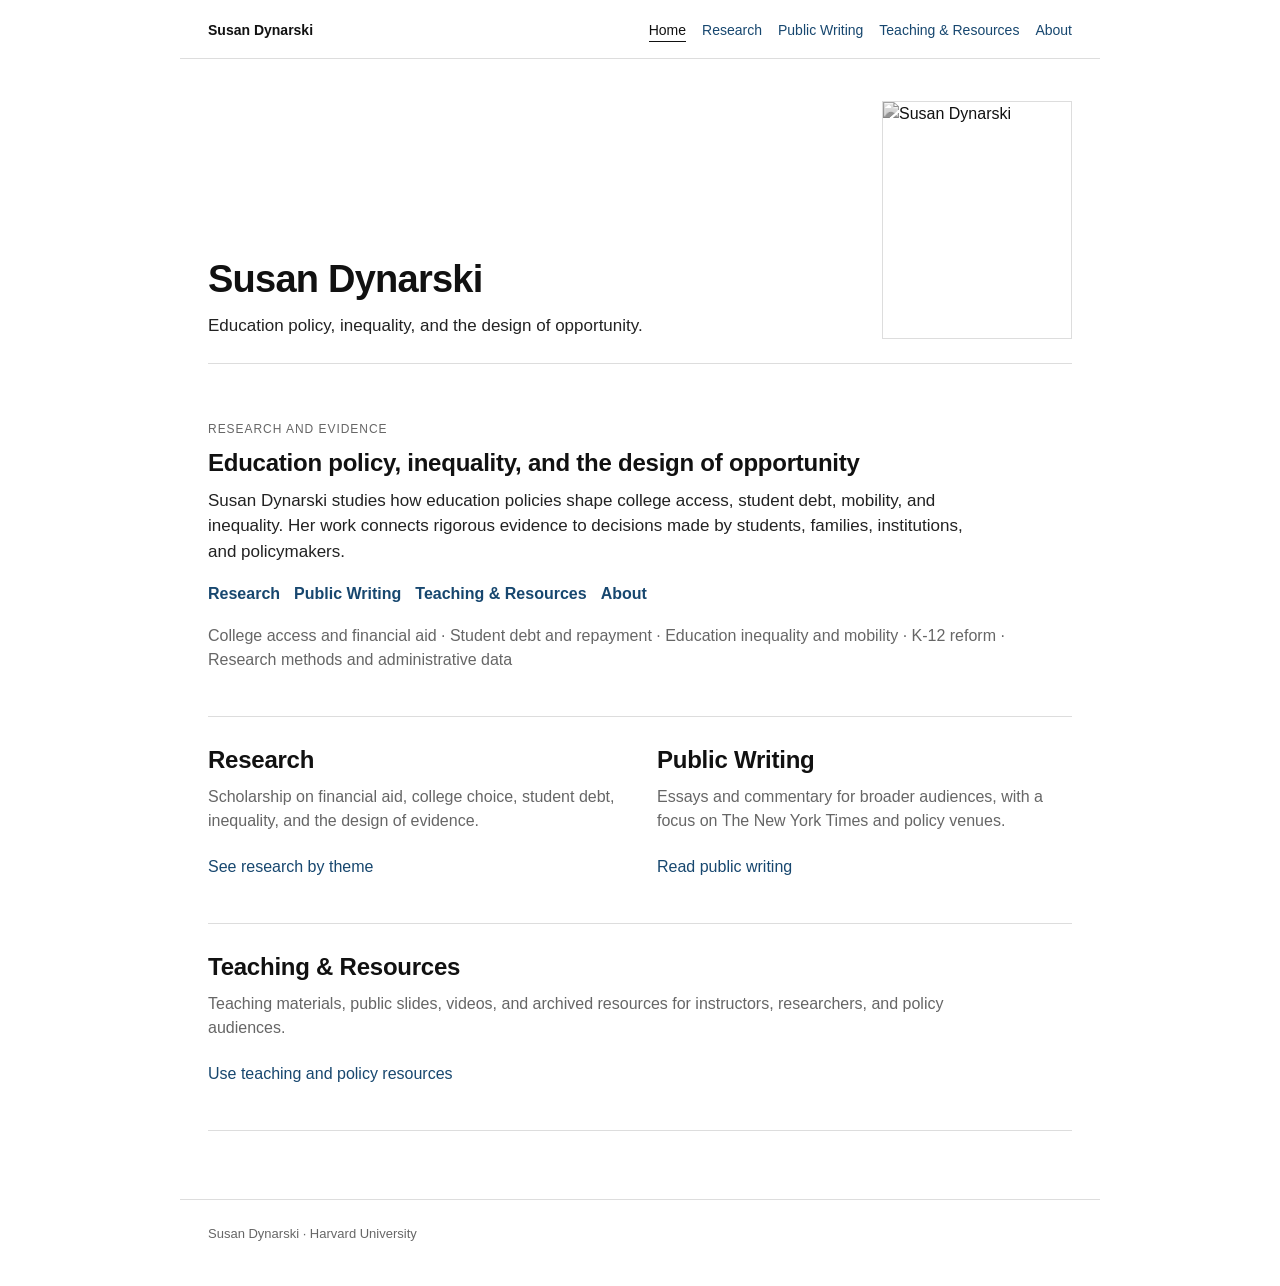
==== index.html @ 1ca176ec "Add files via upload" ====
<!doctype html>
<html lang="en">
<head>
<meta charset="utf-8">
<meta name="viewport" content="width=device-width, initial-scale=1">
<title>Susan Dynarski | Susan Dynarski</title>
<link rel="stylesheet" href="assets/css/styles.css">
</head>
<body class="home">
<nav class="site-nav"><span class="site-name"><a href="index.html">Susan Dynarski</a></span><span class="nav-links"><a class="active" href="index.html">Home</a> <a href="research.html">Research</a> <a href="writing.html">Public Writing</a> <a href="teaching-resources.html">Teaching & Resources</a> <a href="about.html">About</a></span></nav>
<main>
<header class="page-header home-header">
  <div>
    <h1>Susan Dynarski</h1>
    <p class="intro">Education policy, inequality, and the design of opportunity.</p>
  </div>
  <img class="portrait" src="assets/img/susan-dynarski-portrait.jpg" alt="Susan Dynarski">
</header>

<section>
  <div class="kicker">Research and evidence</div>
  <h2>Education policy, inequality, and the design of opportunity</h2>
  <p class="intro">Susan Dynarski studies how education policies shape college access, student debt, mobility, and inequality. Her work connects rigorous evidence to decisions made by students, families, institutions, and policymakers.</p>
  <div class="home-links">
    <a href="research.html">Research</a>
    <a href="writing.html">Public Writing</a>
    <a href="teaching-resources.html">Teaching & Resources</a>
    <a href="about.html">About</a>
  </div>
  <p class="theme-line">College access and financial aid · Student debt and repayment · Education inequality and mobility · K-12 reform · Research methods and administrative data</p>
</section>
<section>
  <div class="grid">
    <div>
      <h2>Research</h2>
      <p class="section-note">Scholarship on financial aid, college choice, student debt, inequality, and the design of evidence.</p>
      <p><a href="research.html">See research by theme</a></p>
    </div>
    <div>
      <h2>Public Writing</h2>
      <p class="section-note">Essays and commentary for broader audiences, with a focus on The New York Times and policy venues.</p>
      <p><a href="writing.html">Read public writing</a></p>
    </div>
  </div>
</section>
<section>
  <h2>Teaching & Resources</h2>
  <p class="section-note">Teaching materials, public slides, videos, and archived resources for instructors, researchers, and policy audiences.</p>
  <p><a href="teaching-resources.html">Use teaching and policy resources</a></p>
</section>

</main>
<footer class="site-footer">
  <div>Susan Dynarski · Harvard University</div>
</footer>
</body>
</html>
---- assets/css/styles.css ----
:root {
  --text: #111111;
  --muted: #666666;
  --rule: #dddddd;
  --link: #17476f;
  --max: 920px;
}
* { box-sizing: border-box; }
html { scroll-behavior: smooth; }
body {
  margin: 0;
  font-family: -apple-system, BlinkMacSystemFont, "Segoe UI", Helvetica, Arial, sans-serif;
  color: var(--text);
  background: #ffffff;
  line-height: 1.5;
  font-size: 16px;
}
a { color: var(--link); text-decoration: none; }
a:hover { text-decoration: underline; text-underline-offset: 3px; }
.site-nav {
  max-width: var(--max);
  margin: 0 auto;
  padding: 20px 28px 16px;
  display: flex;
  justify-content: space-between;
  gap: 22px;
  border-bottom: 1px solid var(--rule);
  font-size: 14px;
}
.site-name a { color: var(--text); font-weight: 600; }
.nav-links { display: flex; flex-wrap: wrap; gap: 8px 16px; justify-content: flex-end; }
.nav-links a { color: var(--link); }
.nav-links a.active { color: var(--text); border-bottom: 1px solid var(--text); }
main { max-width: var(--max); margin: 0 auto; padding: 42px 28px 68px; }
.page-header { padding-bottom: 24px; margin-bottom: 28px; border-bottom: 1px solid var(--rule); }
h1 { font-size: 38px; line-height: 1.12; letter-spacing: -0.02em; margin: 0 0 12px; font-weight: 600; }
h2 { font-size: 24px; line-height: 1.25; letter-spacing: -0.01em; margin: 0 0 10px; font-weight: 600; }
h3 { font-size: 17px; line-height: 1.3; margin: 0 0 4px; font-weight: 600; }
.intro { max-width: 760px; font-size: 17px; color: #222222; margin: 0; }
section { padding: 28px 0 28px; border-bottom: 1px solid var(--rule); }
section:first-child { padding-top: 0; }
.home-header { display: grid; grid-template-columns: minmax(0, 1fr) 190px; gap: 34px; align-items: end; }
.portrait { width: 190px; max-width: 100%; aspect-ratio: 4 / 5; object-fit: cover; object-position: center; filter: grayscale(100%); border: 1px solid var(--rule); }
.bio-section { display: grid; grid-template-columns: minmax(0, 1fr) 190px; gap: 34px; align-items: start; }
.portrait-about { margin-top: 4px; }
.kicker { color: var(--muted); text-transform: uppercase; letter-spacing: .08em; font-size: 12px; margin-bottom: 10px; }
.grid { display: grid; grid-template-columns: repeat(2, minmax(0, 1fr)); gap: 34px; }
.home-links { display: flex; flex-wrap: wrap; gap: 8px 14px; margin-top: 18px; }
.home-links a { font-weight: 600; }
.theme-line { color: var(--muted); margin-top: 18px; max-width: 820px; }
.item, .paper { padding: 0 0 16px; margin: 0 0 16px; border-bottom: 1px solid #eeeeee; }
.paper.brief { padding-bottom: 12px; margin-bottom: 12px; }
.paper.brief h3 { font-size: 16px; }
.item:last-child, .paper:last-child { border-bottom: 0; margin-bottom: 0; }
.meta { color: var(--muted); font-size: 14px; margin-bottom: 4px; }
.desc { max-width: 780px; font-size: 15.5px; margin-bottom: 7px; }
.links { color: var(--muted); font-size: 14px; }
.bucket-note, .section-note { max-width: 760px; color: var(--muted); margin: 0 0 22px; font-size: 16px; }
.policy-block, .soft-block { border-top: 1px solid var(--rule); padding: 16px 0 0; margin-top: 18px; }
.policy-label, .block-label { font-size: 12px; text-transform: uppercase; letter-spacing: .08em; color: var(--muted); margin-bottom: 10px; }
.policy-list, .plain-list { list-style: none; padding: 0; margin: 0; }
.policy-item, .plain-list li { margin: 0 0 12px; padding: 0; }
.policy-title { font-weight: 600; font-size: 16px; }
.group-heading { margin-top: 10px; padding-top: 10px; }
.list-columns { columns: 2; column-gap: 40px; }
.list-columns li { break-inside: avoid; margin-bottom: 10px; }
.contact-grid { display: grid; grid-template-columns: 1fr 1fr; gap: 26px; }
.contact-card { border-top: 1px solid var(--rule); padding-top: 16px; }
.site-footer { max-width: var(--max); margin: 0 auto; padding: 24px 28px 42px; color: var(--muted); font-size: 13px; border-top: 1px solid var(--rule); }
@media (max-width: 760px) {
  .site-nav { display: block; padding: 18px 20px 14px; }
  .site-name { display: block; margin-bottom: 12px; }
  .nav-links { justify-content: flex-start; gap: 8px 14px; }
  main { padding: 34px 20px 56px; }
  h1 { font-size: 33px; }
  h2 { font-size: 22px; }
  .intro { font-size: 16px; }
  .grid, .contact-grid, .home-header, .bio-section { grid-template-columns: 1fr; }
  .portrait { width: 170px; }
  .list-columns { columns: 1; }
}
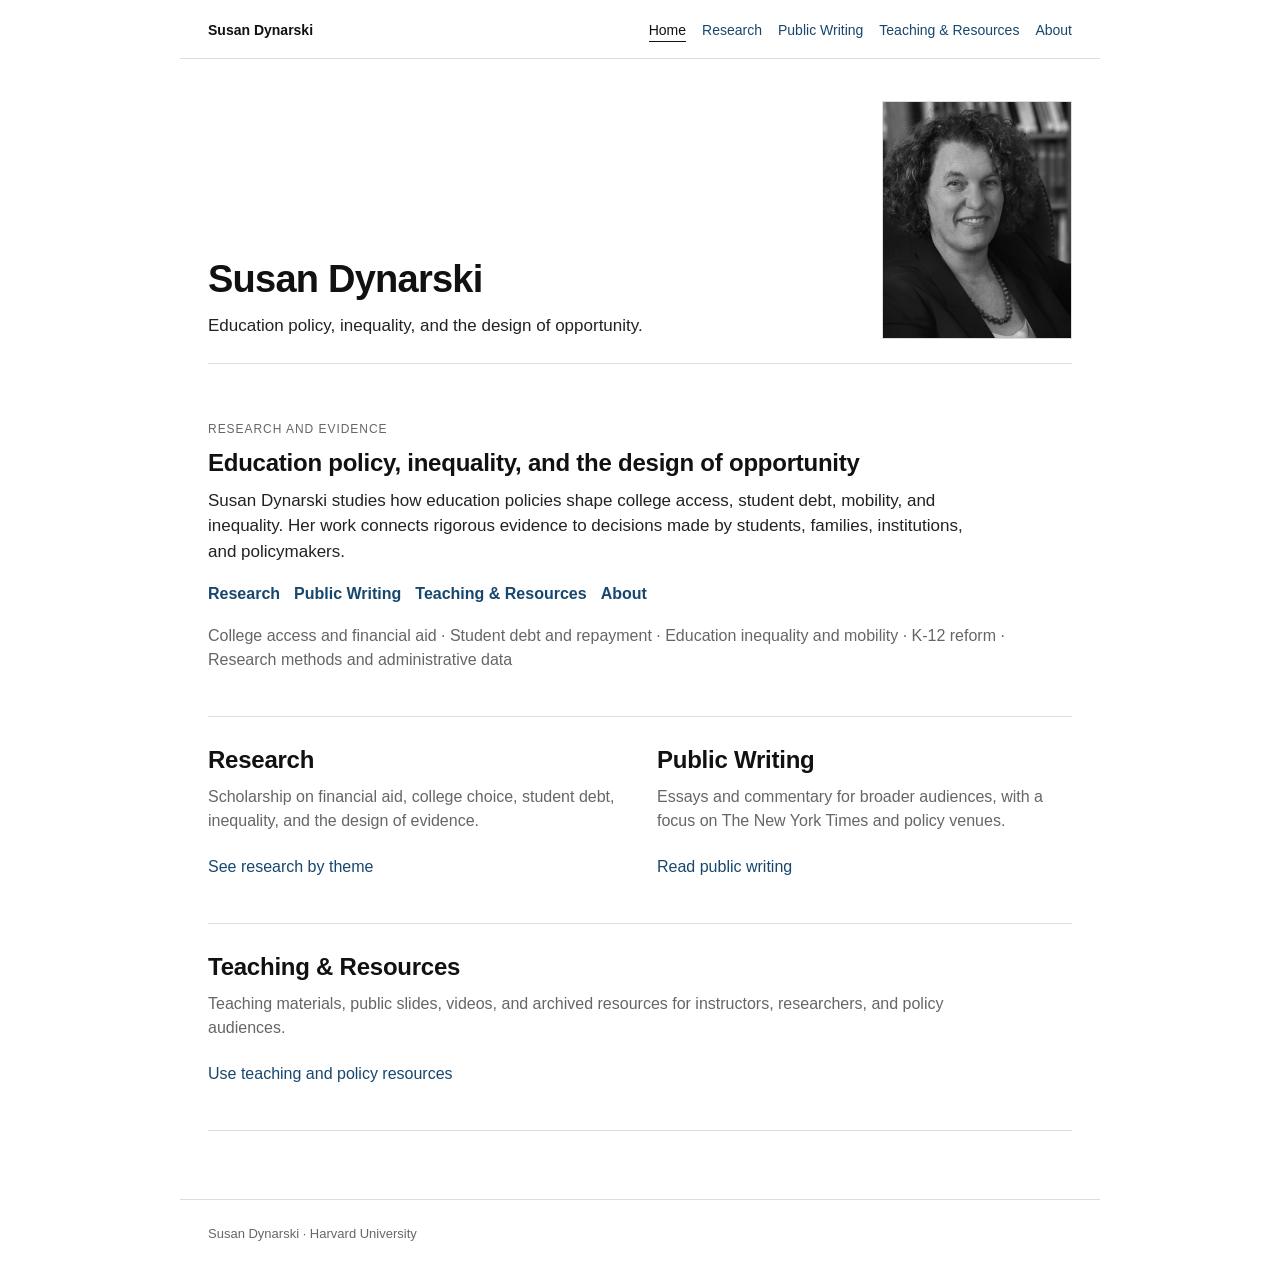
==== commit 4de40ce9: "Update index.html" ====
--- a/index.html
+++ b/index.html
@@ -14,7 +14,7 @@
     <h1>Susan Dynarski</h1>
     <p class="intro">Education policy, inequality, and the design of opportunity.</p>
   </div>
-  <img class="portrait" src="assets/img/susan-dynarski-portrait.jpg" alt="Susan Dynarski">
+  <img class="portrait" src="susan-dynarski-portrait.jpg" alt="Susan Dynarski">
 </header>
 
 <section>
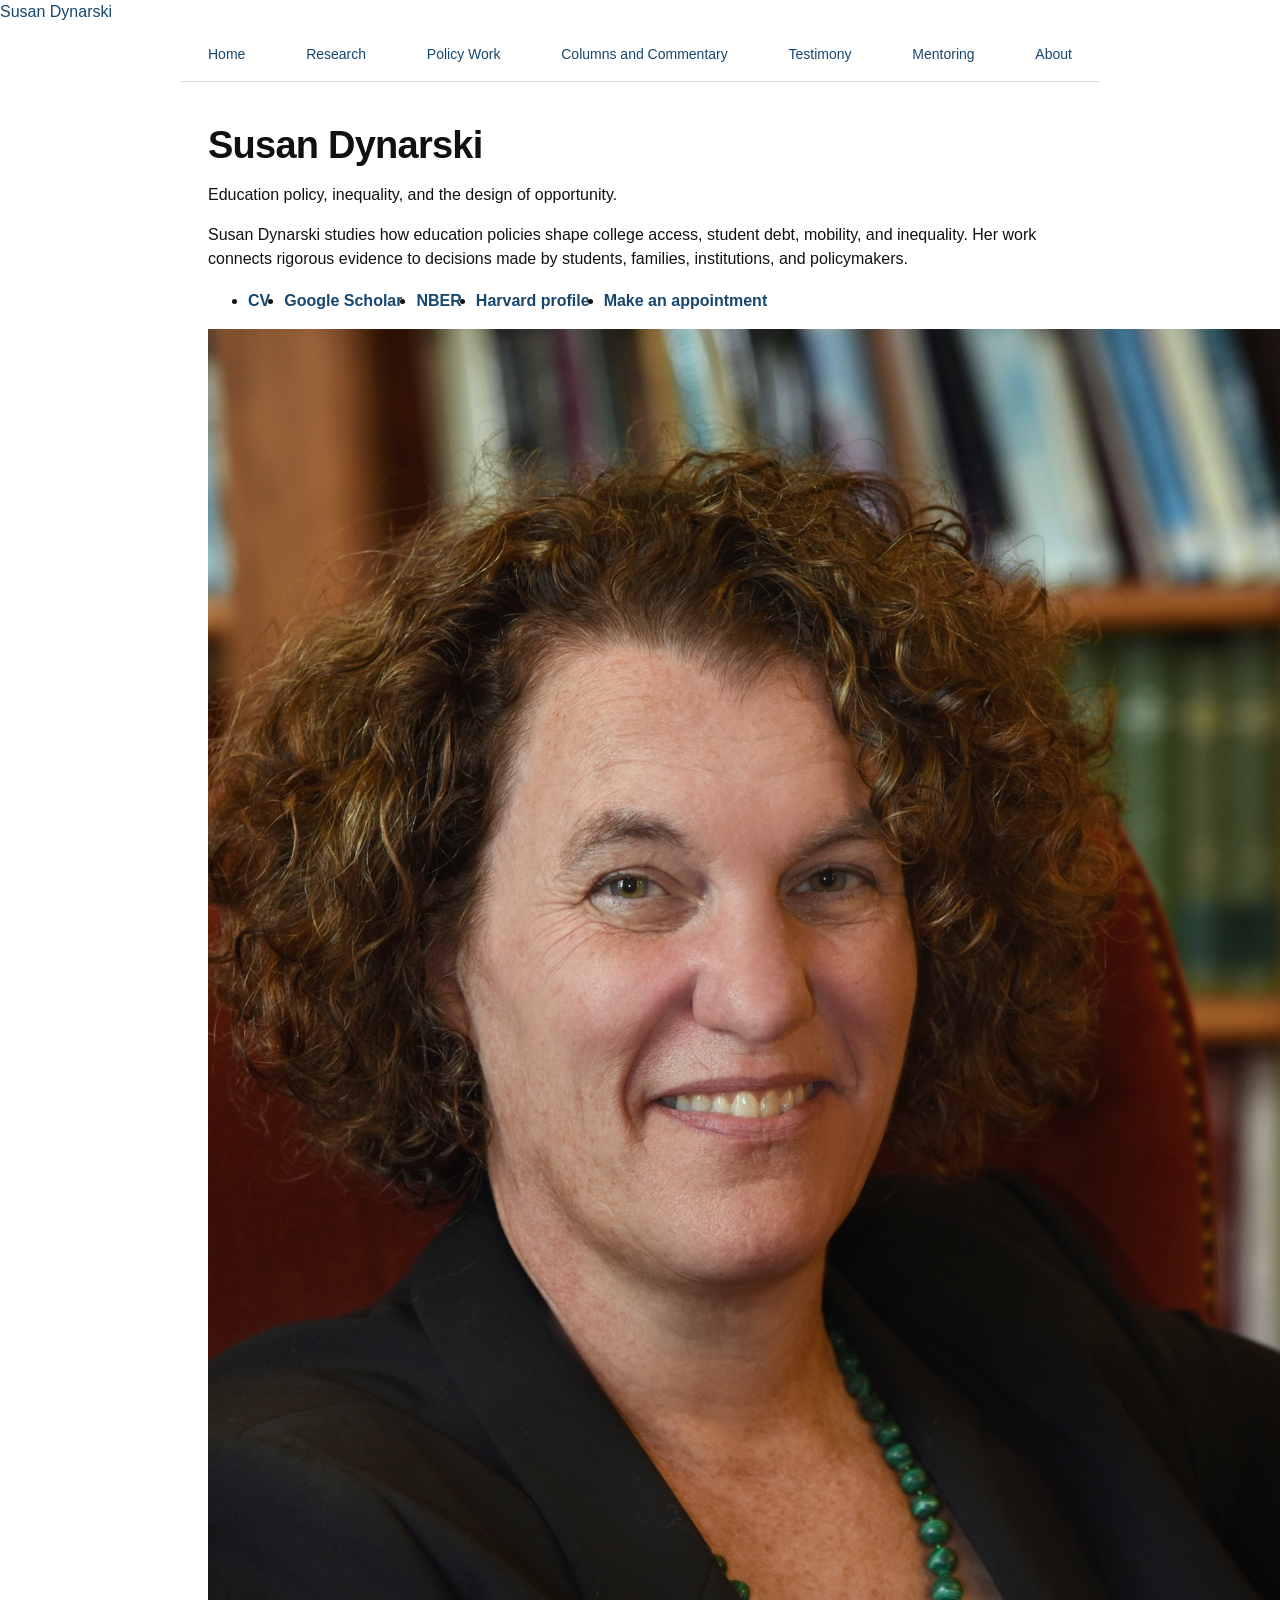
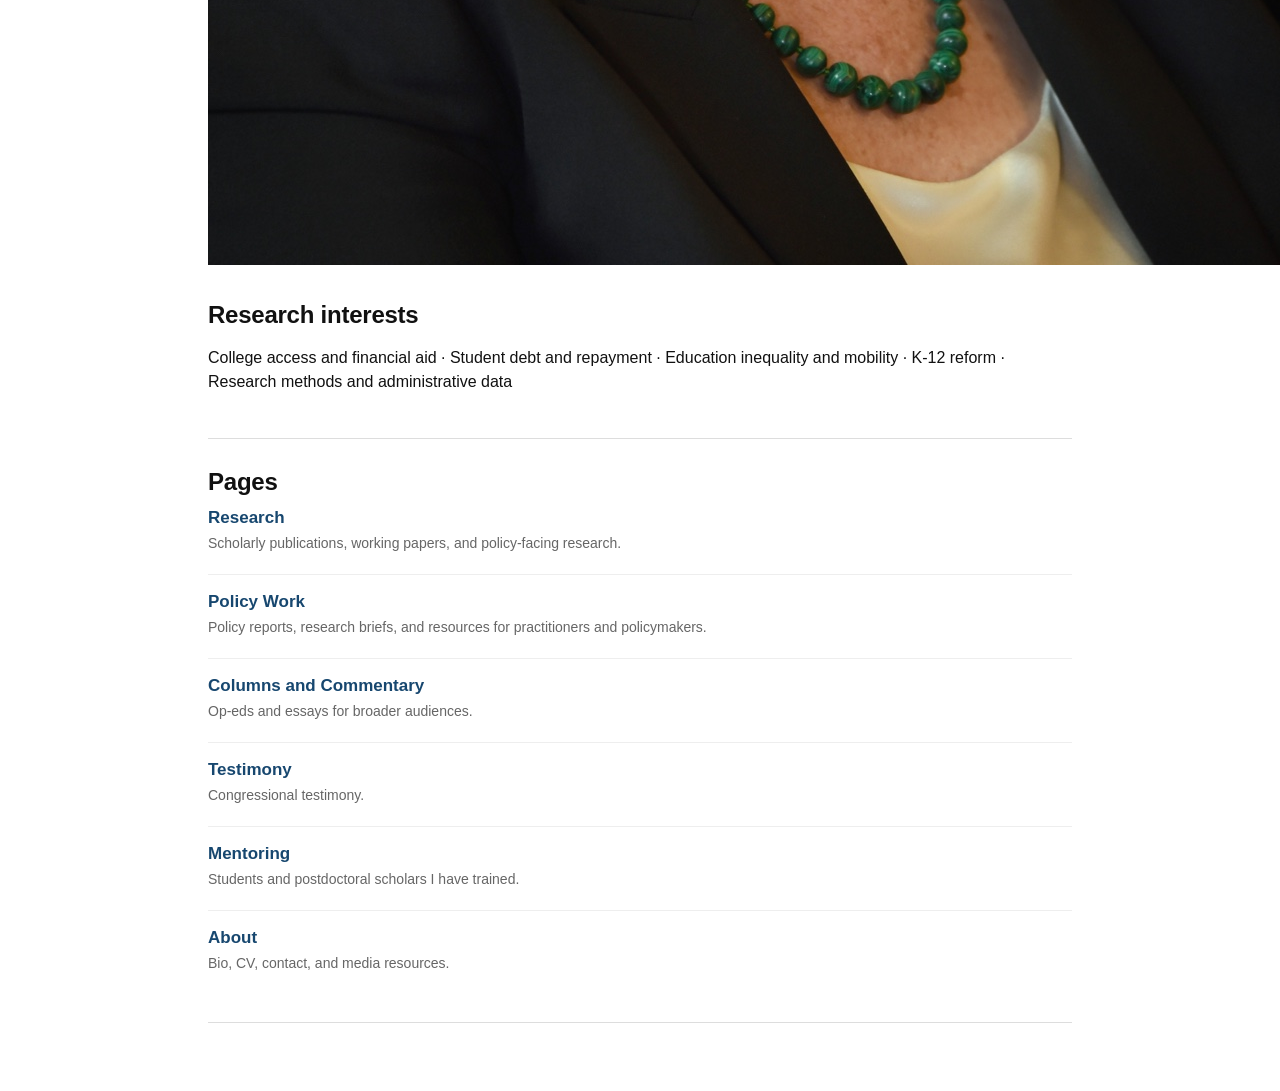
==== commit 7929d5e0: "Add files via upload" ====
--- a/index.html
+++ b/index.html
@@ -1,57 +1,55 @@
-<!doctype html>
+<!DOCTYPE html>
 <html lang="en">
 <head>
-<meta charset="utf-8">
-<meta name="viewport" content="width=device-width, initial-scale=1">
-<title>Susan Dynarski | Susan Dynarski</title>
-<link rel="stylesheet" href="assets/css/styles.css">
+<meta charset="utf-8"/>
+<meta content="width=device-width, initial-scale=1" name="viewport"/>
+<title>Susan Dynarski</title>
+<link href="assets/css/styles.css" rel="stylesheet"/>
 </head>
-<body class="home">
-<nav class="site-nav"><span class="site-name"><a href="index.html">Susan Dynarski</a></span><span class="nav-links"><a class="active" href="index.html">Home</a> <a href="research.html">Research</a> <a href="writing.html">Public Writing</a> <a href="teaching-resources.html">Teaching & Resources</a> <a href="about.html">About</a></span></nav>
-<main>
-<header class="page-header home-header">
-  <div>
-    <h1>Susan Dynarski</h1>
-    <p class="intro">Education policy, inequality, and the design of opportunity.</p>
-  </div>
-  <img class="portrait" src="susan-dynarski-portrait.jpg" alt="Susan Dynarski">
+<body>
+<header class="site-header">
+<div class="site-title"><a href="index.html">Susan Dynarski</a></div>
+<nav aria-label="Main navigation" class="site-nav">
+<a href="index.html">Home</a>
+<a href="research.html">Research</a>
+<a href="policy-work.html">Policy Work</a>
+<a href="columns-commentary.html">Columns and Commentary</a>
+<a href="testimony.html">Testimony</a>
+<a href="mentoring.html">Mentoring</a>
+<a href="about.html">About</a>
+</nav>
 </header>
-
+<main class="page-content">
+<div class="home-layout">
+<div class="home-text">
+<h1>Susan Dynarski</h1>
+<p>Education policy, inequality, and the design of opportunity.</p>
+<p>Susan Dynarski studies how education policies shape college access, student debt, mobility, and inequality. Her work connects rigorous evidence to decisions made by students, families, institutions, and policymakers.</p>
+<ul class="home-links">
+<li><a href="https://drive.google.com/file/d/1HPMUhIBD-CAKgwLNjorE9fPvN6MfXBRu/view?usp=sharing">CV</a></li>
+<li><a href="https://scholar.google.com/citations?user=nLR_FUYAAAAJ&amp;hl=en">Google Scholar</a></li>
+<li><a href="https://www.nber.org/people/susan_dynarski">NBER</a></li>
+<li><a href="https://www.gse.harvard.edu/directory/faculty/susan-dynarski">Harvard profile</a></li>
+<li><a href="https://calendly.com/prof_susan_dynarski">Make an appointment</a></li>
+</ul>
+</div>
+<div class="home-photo">
+<img alt="Susan Dynarski" src="susan-dynarski-portrait.jpg"/>
+</div>
+</div>
 <section>
-  <div class="kicker">Research and evidence</div>
-  <h2>Education policy, inequality, and the design of opportunity</h2>
-  <p class="intro">Susan Dynarski studies how education policies shape college access, student debt, mobility, and inequality. Her work connects rigorous evidence to decisions made by students, families, institutions, and policymakers.</p>
-  <div class="home-links">
-    <a href="research.html">Research</a>
-    <a href="writing.html">Public Writing</a>
-    <a href="teaching-resources.html">Teaching & Resources</a>
-    <a href="about.html">About</a>
-  </div>
-  <p class="theme-line">College access and financial aid · Student debt and repayment · Education inequality and mobility · K-12 reform · Research methods and administrative data</p>
+<h2>Research interests</h2>
+<p>College access and financial aid · Student debt and repayment · Education inequality and mobility · K-12 reform · Research methods and administrative data</p>
 </section>
 <section>
-  <div class="grid">
-    <div>
-      <h2>Research</h2>
-      <p class="section-note">Scholarship on financial aid, college choice, student debt, inequality, and the design of evidence.</p>
-      <p><a href="research.html">See research by theme</a></p>
-    </div>
-    <div>
-      <h2>Public Writing</h2>
-      <p class="section-note">Essays and commentary for broader audiences, with a focus on The New York Times and policy venues.</p>
-      <p><a href="writing.html">Read public writing</a></p>
-    </div>
-  </div>
+<h2>Pages</h2>
+<div class="item"><h3><a href="research.html">Research</a></h3><div class="meta">Scholarly publications, working papers, and policy-facing research.</div></div>
+<div class="item"><h3><a href="policy-work.html">Policy Work</a></h3><div class="meta">Policy reports, research briefs, and resources for practitioners and policymakers.</div></div>
+<div class="item"><h3><a href="columns-commentary.html">Columns and Commentary</a></h3><div class="meta">Op-eds and essays for broader audiences.</div></div>
+<div class="item"><h3><a href="testimony.html">Testimony</a></h3><div class="meta">Congressional testimony.</div></div>
+<div class="item"><h3><a href="mentoring.html">Mentoring</a></h3><div class="meta">Students and postdoctoral scholars I have trained.</div></div>
+<div class="item"><h3><a href="about.html">About</a></h3><div class="meta">Bio, CV, contact, and media resources.</div></div>
 </section>
-<section>
-  <h2>Teaching & Resources</h2>
-  <p class="section-note">Teaching materials, public slides, videos, and archived resources for instructors, researchers, and policy audiences.</p>
-  <p><a href="teaching-resources.html">Use teaching and policy resources</a></p>
-</section>
-
 </main>
-<footer class="site-footer">
-  <div>Susan Dynarski · Harvard University</div>
-</footer>
 </body>
 </html>
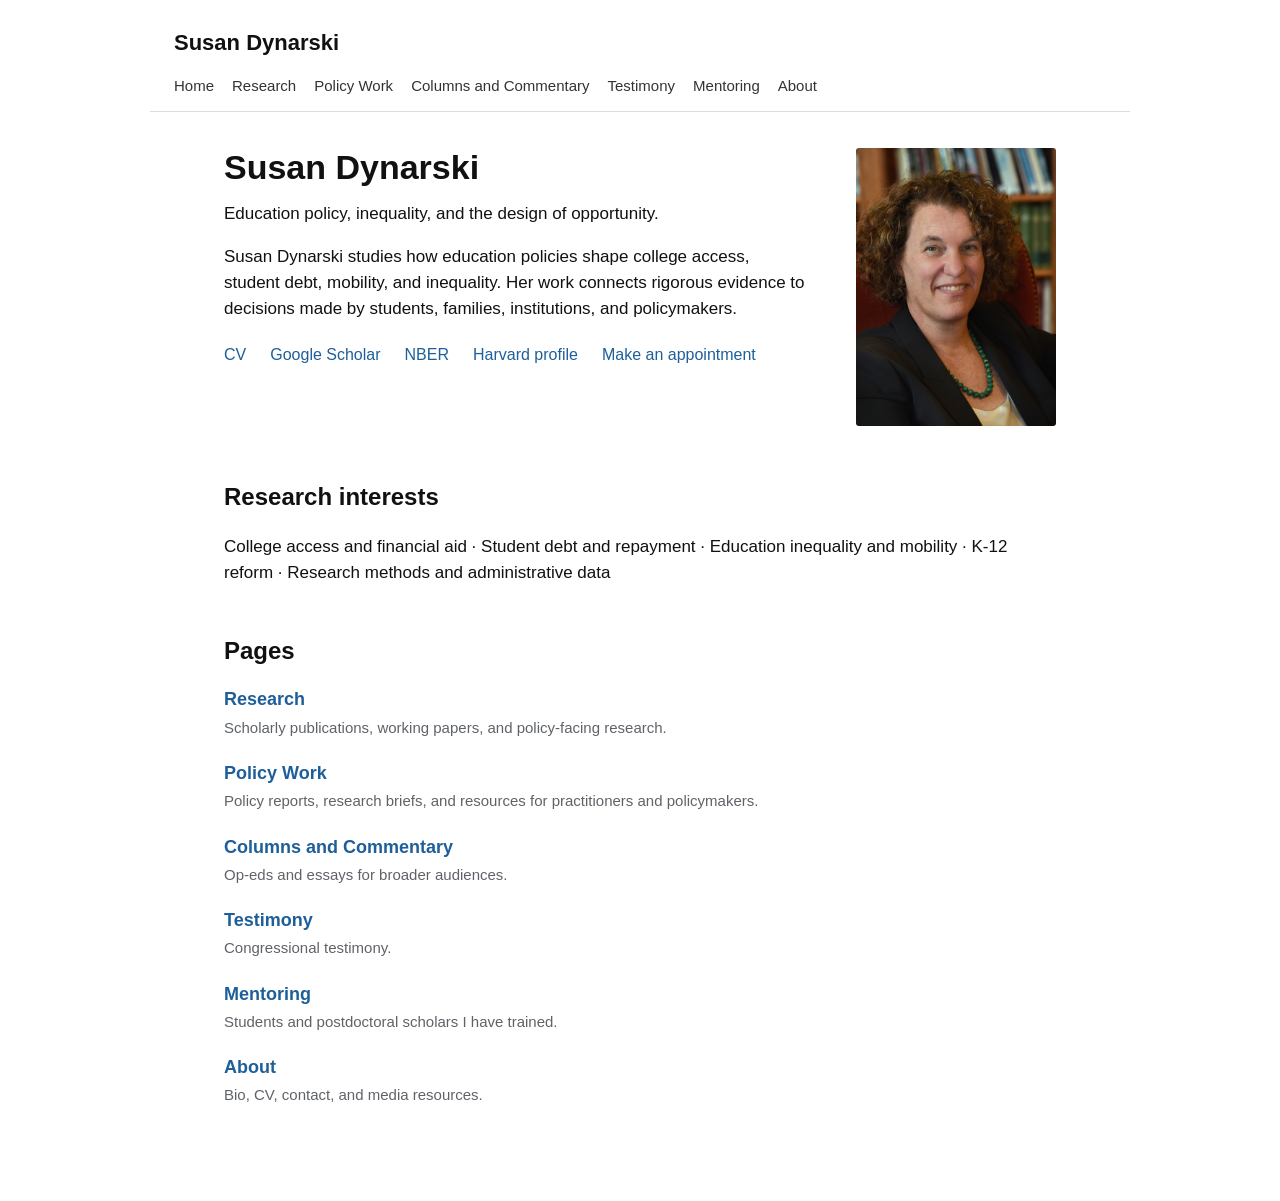
==== commit 8a28ad4e: "Add files via upload" ====
--- a/index.html
+++ b/index.html
@@ -26,11 +26,11 @@
 <p>Education policy, inequality, and the design of opportunity.</p>
 <p>Susan Dynarski studies how education policies shape college access, student debt, mobility, and inequality. Her work connects rigorous evidence to decisions made by students, families, institutions, and policymakers.</p>
 <ul class="home-links">
-<li><a href="https://drive.google.com/file/d/1HPMUhIBD-CAKgwLNjorE9fPvN6MfXBRu/view?usp=sharing">CV</a></li>
-<li><a href="https://scholar.google.com/citations?user=nLR_FUYAAAAJ&amp;hl=en">Google Scholar</a></li>
-<li><a href="https://www.nber.org/people/susan_dynarski">NBER</a></li>
-<li><a href="https://www.gse.harvard.edu/directory/faculty/susan-dynarski">Harvard profile</a></li>
-<li><a href="https://calendly.com/prof_susan_dynarski">Make an appointment</a></li>
+<li><a href="https://drive.google.com/file/d/1HPMUhIBD-CAKgwLNjorE9fPvN6MfXBRu/view?usp=sharing" target="_blank" rel="noopener">CV</a></li>
+<li><a href="https://scholar.google.com/citations?user=nLR_FUYAAAAJ&amp;hl=en" target="_blank" rel="noopener">Google Scholar</a></li>
+<li><a href="https://www.nber.org/people/susan_dynarski" target="_blank" rel="noopener">NBER</a></li>
+<li><a href="https://www.gse.harvard.edu/directory/faculty/susan-dynarski" target="_blank" rel="noopener">Harvard profile</a></li>
+<li><a href="https://calendly.com/prof_susan_dynarski" target="_blank" rel="noopener">Make an appointment</a></li>
 </ul>
 </div>
 <div class="home-photo">
--- a/assets/css/styles.css
+++ b/assets/css/styles.css
@@ -1,81 +1,112 @@
 :root {
   --text: #111111;
-  --muted: #666666;
-  --rule: #dddddd;
-  --link: #17476f;
-  --max: 920px;
+  --muted: #5f6368;
+  --link: #1f5f99;
+  --border: #dddddd;
+  --soft: #f7f7f7;
 }
 * { box-sizing: border-box; }
-html { scroll-behavior: smooth; }
 body {
   margin: 0;
-  font-family: -apple-system, BlinkMacSystemFont, "Segoe UI", Helvetica, Arial, sans-serif;
   color: var(--text);
+  font-family: -apple-system, BlinkMacSystemFont, "Segoe UI", Roboto, Helvetica, Arial, sans-serif;
+  font-size: 17px;
+  line-height: 1.55;
   background: #ffffff;
-  line-height: 1.5;
+}
+a { color: var(--link); text-decoration: none; }
+a:hover, a:focus { text-decoration: underline; }
+.site-header {
+  max-width: 980px;
+  margin: 0 auto;
+  padding: 26px 24px 14px;
+  border-bottom: 1px solid var(--border);
+}
+.site-title { font-size: 22px; font-weight: 600; margin-bottom: 14px; }
+.site-title a { color: var(--text); }
+.site-nav { display: flex; flex-wrap: wrap; gap: 8px 18px; font-size: 15px; }
+.site-nav a { color: #333333; }
+.page-content {
+  max-width: 880px;
+  margin: 0 auto;
+  padding: 36px 24px 72px;
+}
+.page-header { margin-bottom: 34px; }
+h1 { font-size: 34px; line-height: 1.15; margin: 0 0 14px; font-weight: 650; }
+h2 { font-size: 24px; margin: 42px 0 18px; padding-top: 4px; font-weight: 650; }
+h3 { font-size: 18px; line-height: 1.35; margin: 0 0 4px; font-weight: 600; }
+p { margin: 0 0 16px; }
+.intro, .page-intro { color: var(--muted); max-width: 760px; }
+.item { margin: 0 0 22px; }
+.item.featured-resource, .pullout {
+  background: var(--soft);
+  border-left: 4px solid var(--border);
+  padding: 16px 18px;
+  margin: 24px 0 26px;
+}
+.pullout h3 { margin-bottom: 8px; }
+.pullout p:last-child { margin-bottom: 0; }
+.meta { color: var(--muted); font-size: 15px; }
+ul.link-list { margin: 10px 0 0 22px; padding: 0; }
+ul.link-list li { margin: 8px 0; }
+.about-block { margin-top: 34px; }
+@media (max-width: 640px) {
+  body { font-size: 16px; }
+  .site-header, .page-content { padding-left: 18px; padding-right: 18px; }
+  h1 { font-size: 30px; }
+  h2 { font-size: 22px; }
+}
+
+.dated-list { margin-top: 18px; }
+.dated-entry {
+  display: grid;
+  grid-template-columns: 86px 1fr;
+  gap: 20px;
+  margin: 0 0 22px;
+}
+.dated-year { color: var(--muted); font-size: 15px; padding-top: 2px; }
+.dated-body h3 { margin-bottom: 3px; }
+@media (max-width: 640px) {
+  .dated-entry { grid-template-columns: 1fr; gap: 2px; margin-bottom: 24px; }
+  .dated-year { font-weight: 600; }
+}
+
+.home-layout {
+  display: flex;
+  gap: 48px;
+  align-items: flex-start;
+  margin-bottom: 48px;
+}
+.home-text { flex: 1; min-width: 0; }
+.home-photo { flex-shrink: 0; width: 200px; }
+.home-photo img { width: 100%; display: block; border-radius: 3px; }
+.home-links {
+  list-style: none;
+  padding: 0;
+  margin: 20px 0 0;
+  display: flex;
+  flex-wrap: wrap;
+  gap: 8px 24px;
   font-size: 16px;
 }
-a { color: var(--link); text-decoration: none; }
-a:hover { text-decoration: underline; text-underline-offset: 3px; }
-.site-nav {
-  max-width: var(--max);
-  margin: 0 auto;
-  padding: 20px 28px 16px;
-  display: flex;
-  justify-content: space-between;
-  gap: 22px;
-  border-bottom: 1px solid var(--rule);
-  font-size: 14px;
+@media (max-width: 640px) {
+  .home-layout { flex-direction: column-reverse; gap: 20px; }
+  .home-photo { width: 140px; }
 }
-.site-name a { color: var(--text); font-weight: 600; }
-.nav-links { display: flex; flex-wrap: wrap; gap: 8px 16px; justify-content: flex-end; }
-.nav-links a { color: var(--link); }
-.nav-links a.active { color: var(--text); border-bottom: 1px solid var(--text); }
-main { max-width: var(--max); margin: 0 auto; padding: 42px 28px 68px; }
-.page-header { padding-bottom: 24px; margin-bottom: 28px; border-bottom: 1px solid var(--rule); }
-h1 { font-size: 38px; line-height: 1.12; letter-spacing: -0.02em; margin: 0 0 12px; font-weight: 600; }
-h2 { font-size: 24px; line-height: 1.25; letter-spacing: -0.01em; margin: 0 0 10px; font-weight: 600; }
-h3 { font-size: 17px; line-height: 1.3; margin: 0 0 4px; font-weight: 600; }
-.intro { max-width: 760px; font-size: 17px; color: #222222; margin: 0; }
-section { padding: 28px 0 28px; border-bottom: 1px solid var(--rule); }
-section:first-child { padding-top: 0; }
-.home-header { display: grid; grid-template-columns: minmax(0, 1fr) 190px; gap: 34px; align-items: end; }
-.portrait { width: 190px; max-width: 100%; aspect-ratio: 4 / 5; object-fit: cover; object-position: center; filter: grayscale(100%); border: 1px solid var(--rule); }
-.bio-section { display: grid; grid-template-columns: minmax(0, 1fr) 190px; gap: 34px; align-items: start; }
-.portrait-about { margin-top: 4px; }
-.kicker { color: var(--muted); text-transform: uppercase; letter-spacing: .08em; font-size: 12px; margin-bottom: 10px; }
-.grid { display: grid; grid-template-columns: repeat(2, minmax(0, 1fr)); gap: 34px; }
-.home-links { display: flex; flex-wrap: wrap; gap: 8px 14px; margin-top: 18px; }
-.home-links a { font-weight: 600; }
-.theme-line { color: var(--muted); margin-top: 18px; max-width: 820px; }
-.item, .paper { padding: 0 0 16px; margin: 0 0 16px; border-bottom: 1px solid #eeeeee; }
-.paper.brief { padding-bottom: 12px; margin-bottom: 12px; }
-.paper.brief h3 { font-size: 16px; }
-.item:last-child, .paper:last-child { border-bottom: 0; margin-bottom: 0; }
-.meta { color: var(--muted); font-size: 14px; margin-bottom: 4px; }
-.desc { max-width: 780px; font-size: 15.5px; margin-bottom: 7px; }
-.links { color: var(--muted); font-size: 14px; }
-.bucket-note, .section-note { max-width: 760px; color: var(--muted); margin: 0 0 22px; font-size: 16px; }
-.policy-block, .soft-block { border-top: 1px solid var(--rule); padding: 16px 0 0; margin-top: 18px; }
-.policy-label, .block-label { font-size: 12px; text-transform: uppercase; letter-spacing: .08em; color: var(--muted); margin-bottom: 10px; }
-.policy-list, .plain-list { list-style: none; padding: 0; margin: 0; }
-.policy-item, .plain-list li { margin: 0 0 12px; padding: 0; }
-.policy-title { font-weight: 600; font-size: 16px; }
-.group-heading { margin-top: 10px; padding-top: 10px; }
-.list-columns { columns: 2; column-gap: 40px; }
-.list-columns li { break-inside: avoid; margin-bottom: 10px; }
-.contact-grid { display: grid; grid-template-columns: 1fr 1fr; gap: 26px; }
-.contact-card { border-top: 1px solid var(--rule); padding-top: 16px; }
-.site-footer { max-width: var(--max); margin: 0 auto; padding: 24px 28px 42px; color: var(--muted); font-size: 13px; border-top: 1px solid var(--rule); }
-@media (max-width: 760px) {
-  .site-nav { display: block; padding: 18px 20px 14px; }
-  .site-name { display: block; margin-bottom: 12px; }
-  .nav-links { justify-content: flex-start; gap: 8px 14px; }
-  main { padding: 34px 20px 56px; }
-  h1 { font-size: 33px; }
-  h2 { font-size: 22px; }
-  .intro { font-size: 16px; }
-  .grid, .contact-grid, .home-header, .bio-section { grid-template-columns: 1fr; }
-  .portrait { width: 170px; }
-  .list-columns { columns: 1; }
-}
+
+.paper { padding: 0 0 22px; margin: 0 0 22px; border-bottom: 1px solid #e8e8e4; }
+.paper:last-child { border-bottom: none; padding-bottom: 0; }
+.bucket-note { color: var(--muted); font-size: 15px; max-width: 760px; margin: 0 0 22px; }
+.desc { font-size: 16px; max-width: 760px; margin-bottom: 8px; }
+.links { font-size: 14px; color: var(--muted); margin-top: 6px; }
+.links a { color: var(--link); }
+
+.section-note { color: var(--muted); font-size: 16px; max-width: 760px; margin-bottom: 8px; }
+.site-footer { border-top: 1px solid #ddd; margin-top: 40px; padding-top: 18px; color: var(--muted); font-size: 14px; }
+
+.testimony-list { margin-top: 1.5rem; }
+.testimony-item { margin-bottom: 1.5rem; padding-bottom: 1.5rem; border-bottom: 1px solid #ddd; }
+.testimony-item:last-child { border-bottom: none; }
+.testimony-item .year { font-weight: 600; display: inline-block; min-width: 3.5rem; }
+.testimony-item .title { display: inline; }
+.testimony-links { margin-top: .25rem; margin-left: 3.75rem; font-size: .92rem; }
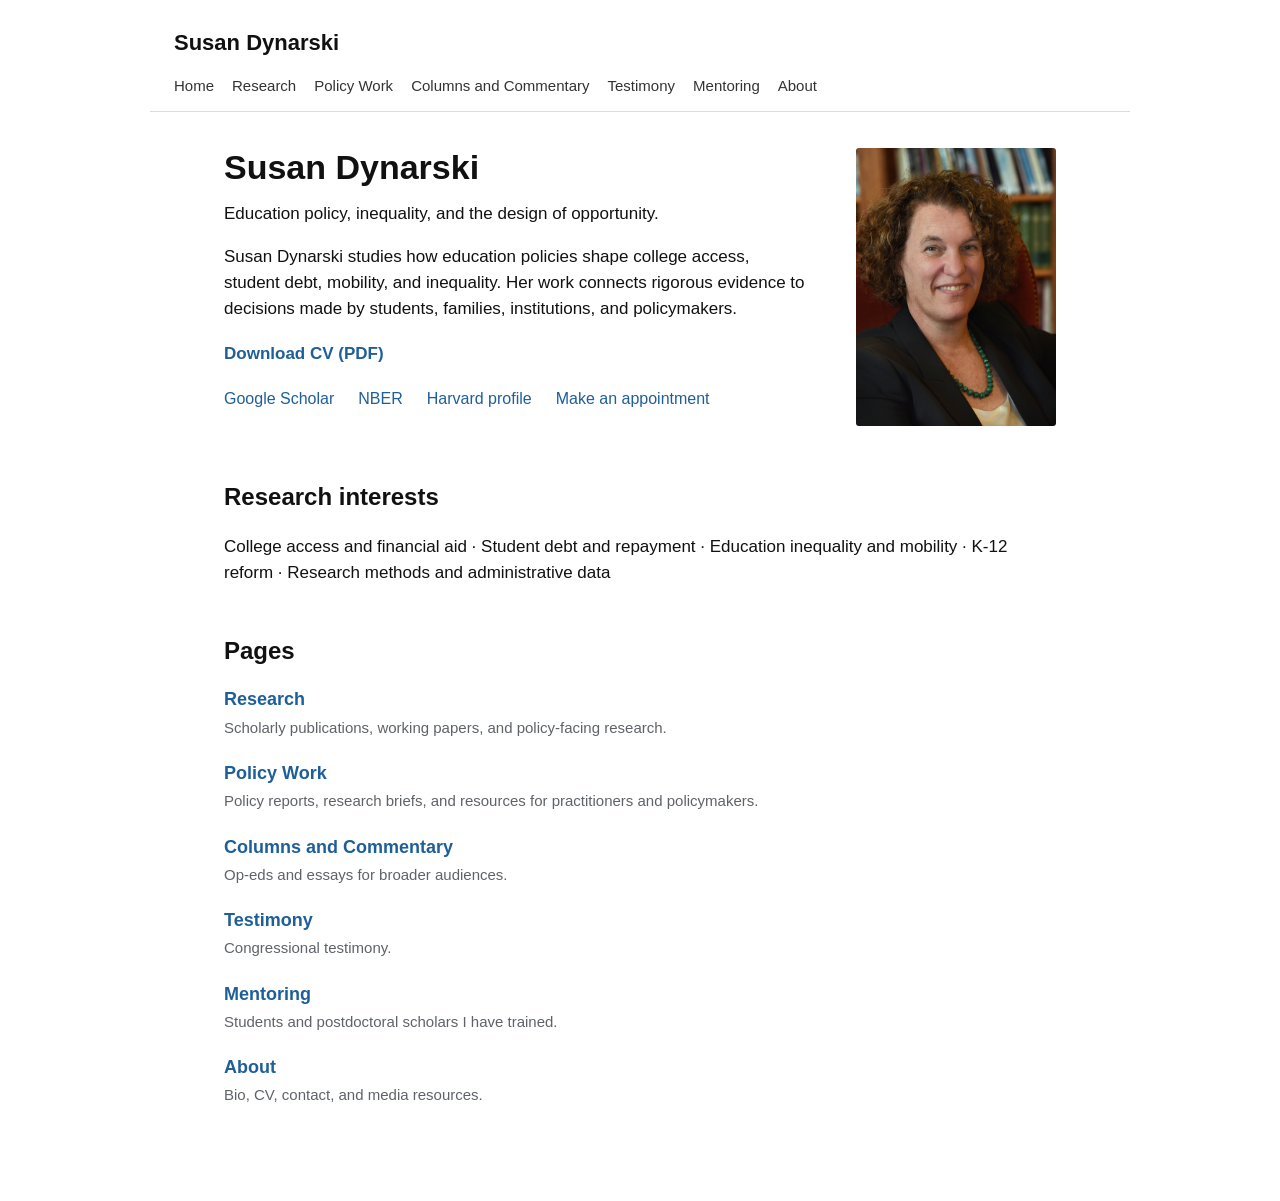
==== commit 03db94b8: "Add files via upload" ====
--- a/index.html
+++ b/index.html
@@ -25,8 +25,8 @@
 <h1>Susan Dynarski</h1>
 <p>Education policy, inequality, and the design of opportunity.</p>
 <p>Susan Dynarski studies how education policies shape college access, student debt, mobility, and inequality. Her work connects rigorous evidence to decisions made by students, families, institutions, and policymakers.</p>
+<p style="margin: 18px 0 10px;"><a href="https://drive.google.com/file/d/1HPMUhIBD-CAKgwLNjorE9fPvN6MfXBRu/view?usp=sharing" target="_blank" rel="noopener" style="font-size: 17px; font-weight: 600; color: var(--link, #1f5f99);">Download CV (PDF)</a></p>
 <ul class="home-links">
-<li><a href="https://drive.google.com/file/d/1HPMUhIBD-CAKgwLNjorE9fPvN6MfXBRu/view?usp=sharing" target="_blank" rel="noopener">CV</a></li>
 <li><a href="https://scholar.google.com/citations?user=nLR_FUYAAAAJ&amp;hl=en" target="_blank" rel="noopener">Google Scholar</a></li>
 <li><a href="https://www.nber.org/people/susan_dynarski" target="_blank" rel="noopener">NBER</a></li>
 <li><a href="https://www.gse.harvard.edu/directory/faculty/susan-dynarski" target="_blank" rel="noopener">Harvard profile</a></li>
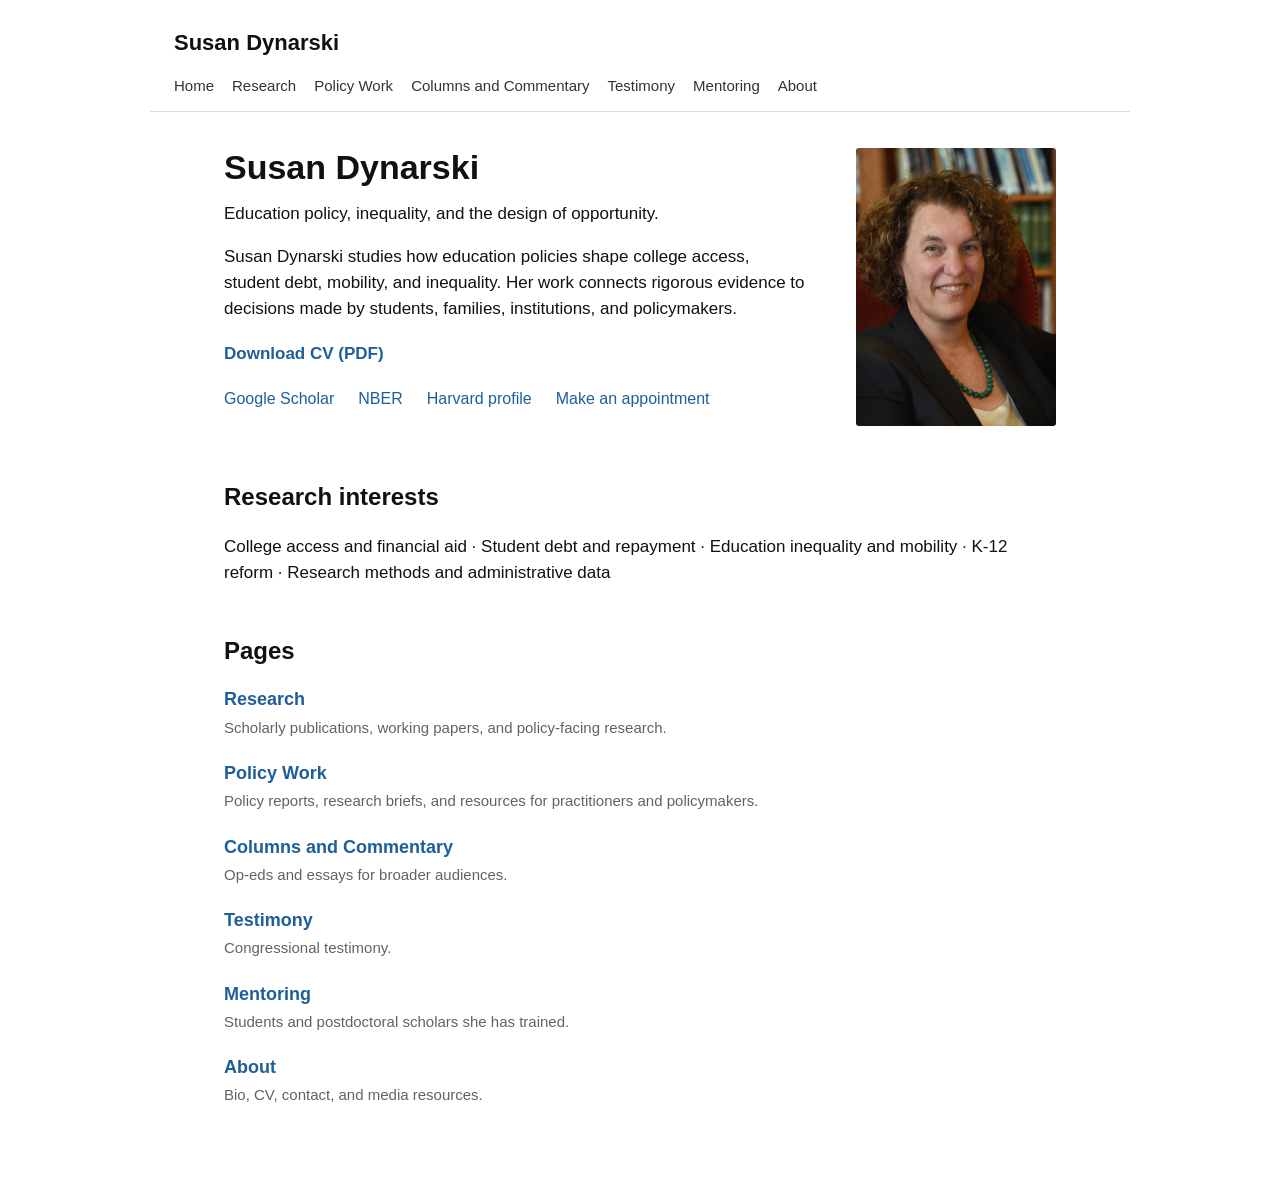
==== commit 07f5bcb0: "Add files via upload" ====
--- a/index.html
+++ b/index.html
@@ -2,6 +2,7 @@
 <html lang="en">
 <head>
 <meta charset="utf-8"/>
+<meta name="description" content="Susan Dynarski is an economist and the Patricia Albjerg Graham Professor of Education at Harvard University. She studies college access, financial aid, student debt, and education inequality."/>
 <meta content="width=device-width, initial-scale=1" name="viewport"/>
 <title>Susan Dynarski</title>
 <link href="assets/css/styles.css" rel="stylesheet"/>
@@ -25,7 +26,7 @@
 <h1>Susan Dynarski</h1>
 <p>Education policy, inequality, and the design of opportunity.</p>
 <p>Susan Dynarski studies how education policies shape college access, student debt, mobility, and inequality. Her work connects rigorous evidence to decisions made by students, families, institutions, and policymakers.</p>
-<p style="margin: 18px 0 10px;"><a href="https://drive.google.com/file/d/1HPMUhIBD-CAKgwLNjorE9fPvN6MfXBRu/view?usp=sharing" target="_blank" rel="noopener" style="font-size: 17px; font-weight: 600; color: var(--link, #1f5f99);">Download CV (PDF)</a></p>
+<p style="margin: 18px 0 10px;"><a href="Susan_Dynarski_CV.pdf" style="font-size: 17px; font-weight: 600; color: var(--link, #1f5f99);">Download CV (PDF)</a></p>
 <ul class="home-links">
 <li><a href="https://scholar.google.com/citations?user=nLR_FUYAAAAJ&amp;hl=en" target="_blank" rel="noopener">Google Scholar</a></li>
 <li><a href="https://www.nber.org/people/susan_dynarski" target="_blank" rel="noopener">NBER</a></li>
@@ -47,7 +48,7 @@
 <div class="item"><h3><a href="policy-work.html">Policy Work</a></h3><div class="meta">Policy reports, research briefs, and resources for practitioners and policymakers.</div></div>
 <div class="item"><h3><a href="columns-commentary.html">Columns and Commentary</a></h3><div class="meta">Op-eds and essays for broader audiences.</div></div>
 <div class="item"><h3><a href="testimony.html">Testimony</a></h3><div class="meta">Congressional testimony.</div></div>
-<div class="item"><h3><a href="mentoring.html">Mentoring</a></h3><div class="meta">Students and postdoctoral scholars I have trained.</div></div>
+<div class="item"><h3><a href="mentoring.html">Mentoring</a></h3><div class="meta">Students and postdoctoral scholars she has trained.</div></div>
 <div class="item"><h3><a href="about.html">About</a></h3><div class="meta">Bio, CV, contact, and media resources.</div></div>
 </section>
 </main>
